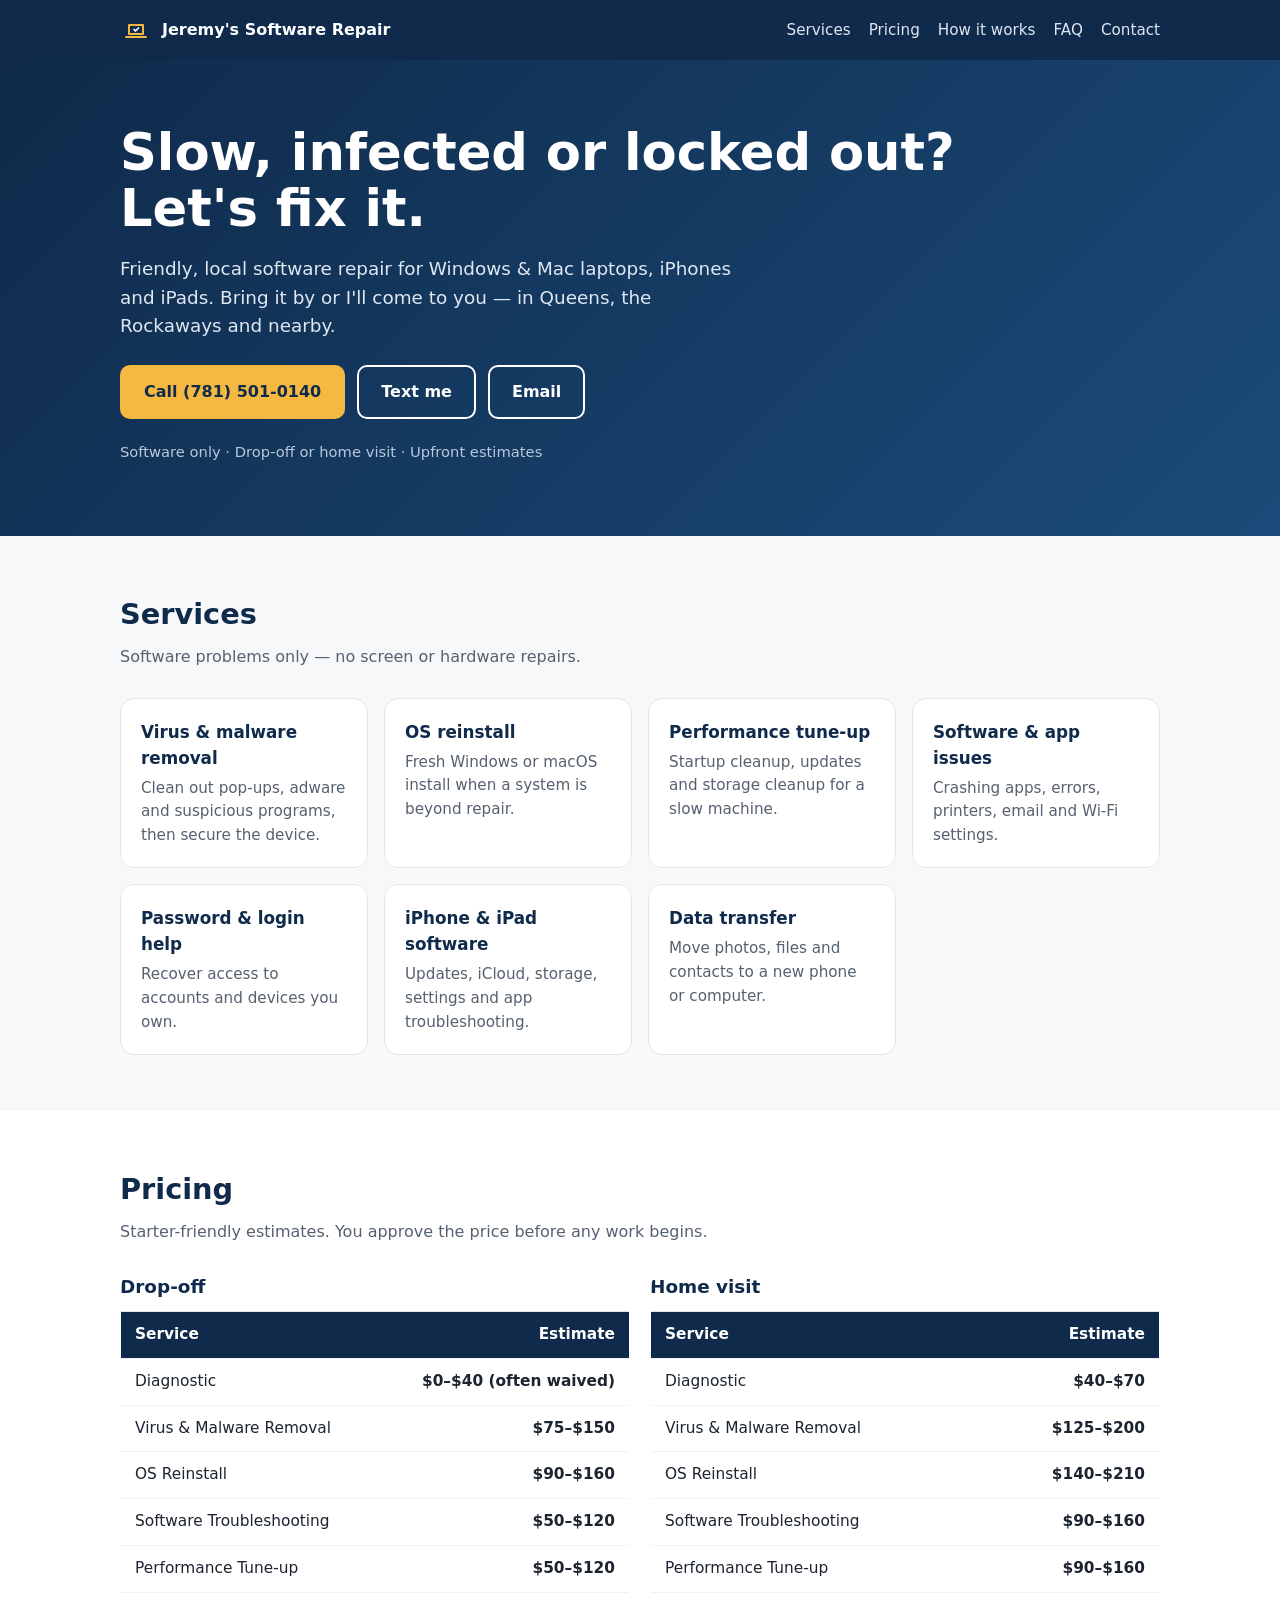
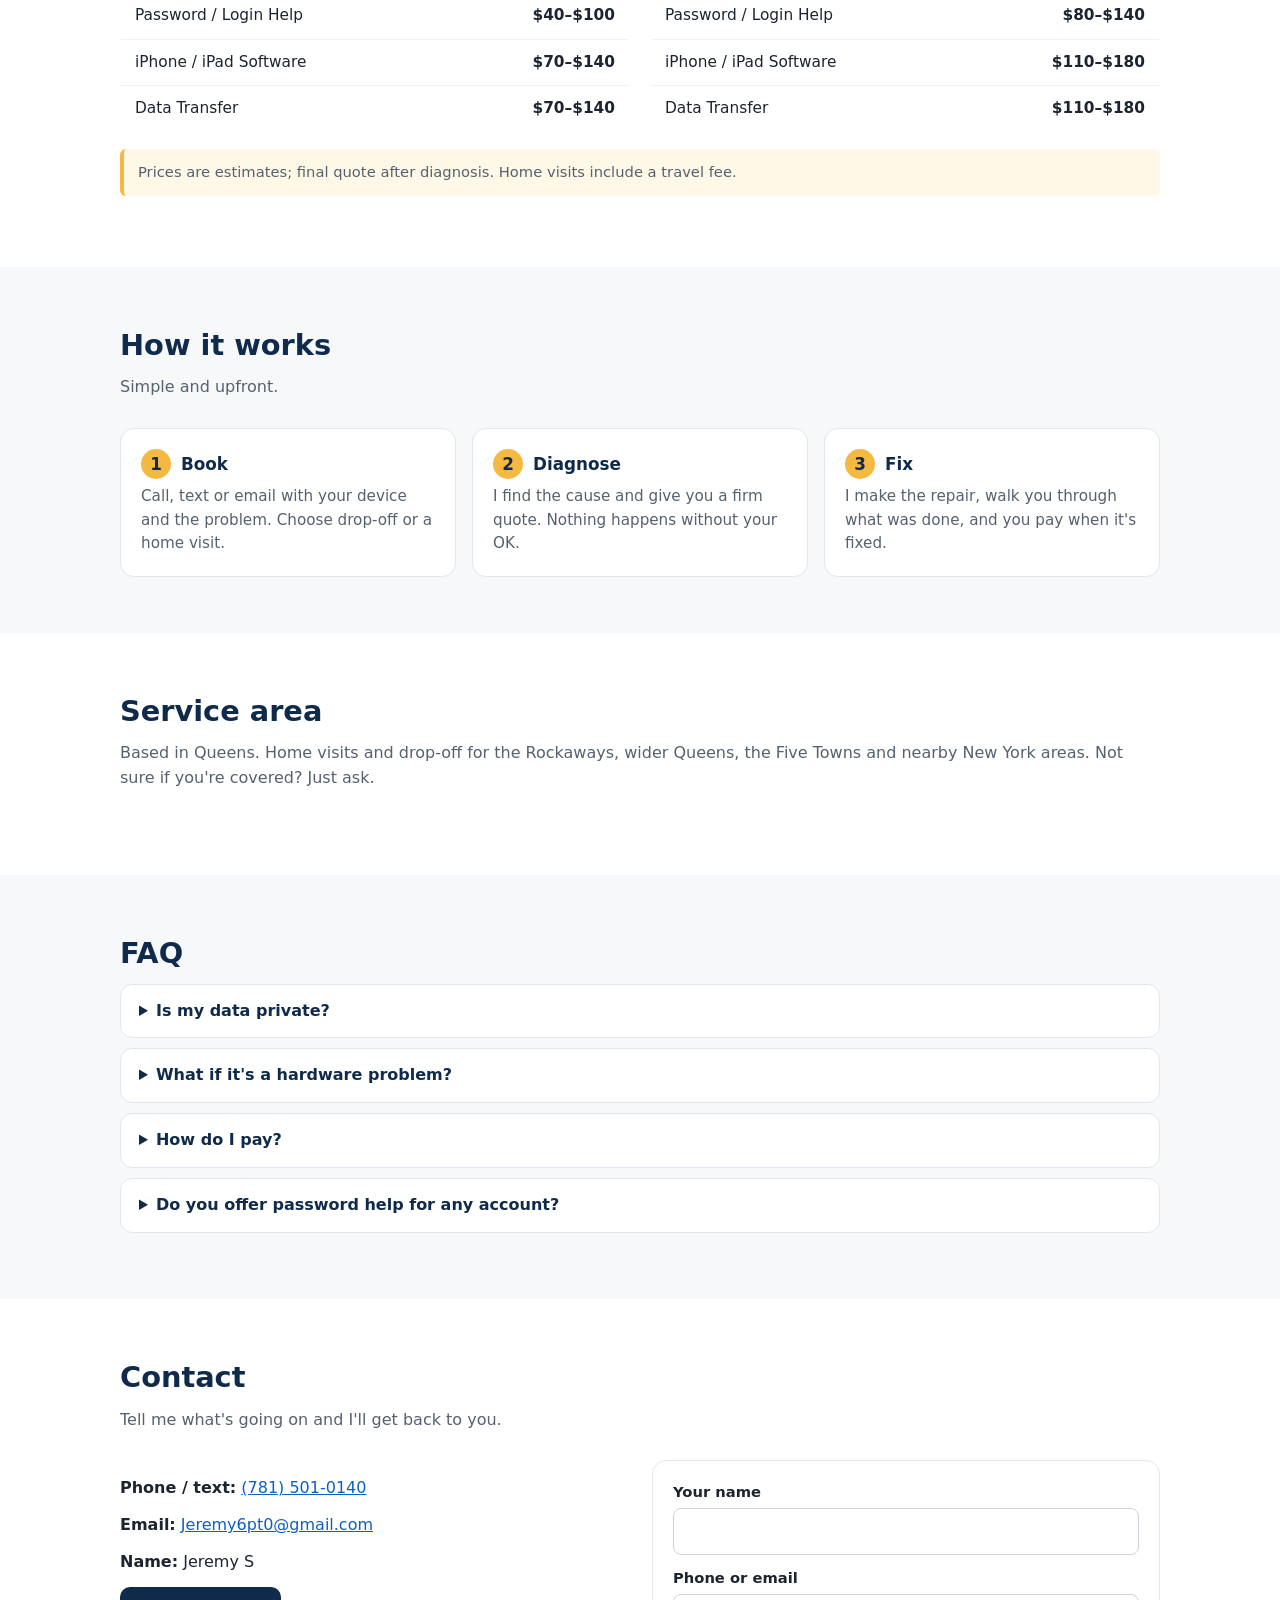
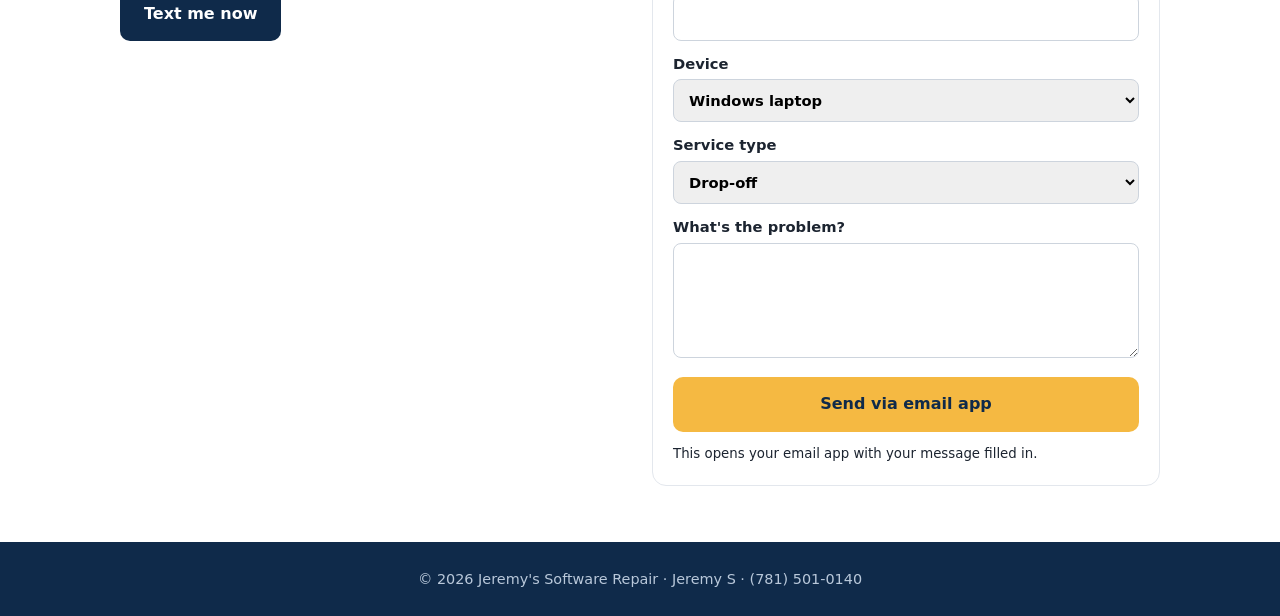
==== index.html @ 325f95c1 "Initial site for Jeremy's Software Repair" ====
<!doctype html><html lang="en"><head><meta charset="utf-8"><meta name="viewport" content="width=device-width,initial-scale=1">
<title>Jeremy's Software Repair | Laptop, iPhone & iPad Software Fixes in Queens & the Rockaways</title>
<meta name="description" content="Local software repair for Windows & Mac laptops, iPhones and iPads: virus removal, OS reinstalls, tune-ups, password help and data transfer. Drop-off or home visits in Queens, the Rockaways and Five Towns.">
<link rel="icon" href="favicon.svg" type="image/svg+xml"><link rel="stylesheet" href="style.css">
<meta property="og:type" content="website"><meta property="og:title" content="Jeremy's Software Repair"><meta property="og:description" content="Software fixes for laptops, iPhones and iPads. Drop-off or home visits in Queens, the Rockaways and nearby."><meta property="og:image" content="favicon.svg"><meta name="twitter:card" content="summary">
<script type="application/ld+json">{"@context":"https://schema.org","@type":"LocalBusiness","name":"Jeremy's Software Repair","description":"Software repair and troubleshooting for Windows and Mac laptops, iPhones and iPads. Drop-off and home visits.","telephone":"+1-781-501-0140","email":"Jeremy6pt0@gmail.com","founder":{"@type":"Person","name":"Jeremy S"},"areaServed":["Queens, NY","Rockaway, NY","Five Towns, NY"],"priceRange":"$40–$210"}</script>
</head><body>
<header class="top"><div class="wrap"><a class="brand" href="#"><img src="favicon.svg" alt="">Jeremy's Software Repair</a><nav><a href="#services">Services</a><a href="#pricing">Pricing</a><a href="#how">How it works</a><a href="#faq">FAQ</a><a href="#contact">Contact</a></nav></div></header>
<section class="hero"><div class="wrap"><h1>Slow, infected or locked out?<br>Let's fix it.</h1><p>Friendly, local software repair for Windows &amp; Mac laptops, iPhones and iPads. Bring it by or I'll come to you — in Queens, the Rockaways and nearby.</p>
<div class="btns"><a class="btn p" href="tel:+17815010140">Call (781) 501-0140</a><a class="btn s" href="sms:+17815010140">Text me</a><a class="btn s" href="mailto:Jeremy6pt0@gmail.com">Email</a></div><div class="tags">Software only · Drop-off or home visit · Upfront estimates</div></div></section>
<section id="services"><div class="wrap"><h2>Services</h2><p class="lead">Software problems only — no screen or hardware repairs.</p><div class="grid">
<div class="card"><h3>Virus &amp; malware removal</h3><p>Clean out pop-ups, adware and suspicious programs, then secure the device.</p></div>
<div class="card"><h3>OS reinstall</h3><p>Fresh Windows or macOS install when a system is beyond repair.</p></div>
<div class="card"><h3>Performance tune-up</h3><p>Startup cleanup, updates and storage cleanup for a slow machine.</p></div>
<div class="card"><h3>Software &amp; app issues</h3><p>Crashing apps, errors, printers, email and Wi-Fi settings.</p></div>
<div class="card"><h3>Password &amp; login help</h3><p>Recover access to accounts and devices you own.</p></div>
<div class="card"><h3>iPhone &amp; iPad software</h3><p>Updates, iCloud, storage, settings and app troubleshooting.</p></div>
<div class="card"><h3>Data transfer</h3><p>Move photos, files and contacts to a new phone or computer.</p></div>
</div></div></section>
<section id="pricing" class="alt"><div class="wrap"><h2>Pricing</h2><p class="lead">Starter-friendly estimates. You approve the price before any work begins.</p><div class="tables"><table><caption>Drop-off</caption><thead><tr><th>Service</th><th>Estimate</th></tr></thead><tbody><tr><td>Diagnostic</td><td>$0–$40 (often waived)</td></tr><tr><td>Virus &amp; Malware Removal</td><td>$75–$150</td></tr><tr><td>OS Reinstall</td><td>$90–$160</td></tr><tr><td>Software Troubleshooting</td><td>$50–$120</td></tr><tr><td>Performance Tune-up</td><td>$50–$120</td></tr><tr><td>Password / Login Help</td><td>$40–$100</td></tr><tr><td>iPhone / iPad Software</td><td>$70–$140</td></tr><tr><td>Data Transfer</td><td>$70–$140</td></tr></tbody></table><table><caption>Home visit</caption><thead><tr><th>Service</th><th>Estimate</th></tr></thead><tbody><tr><td>Diagnostic</td><td>$40–$70</td></tr><tr><td>Virus &amp; Malware Removal</td><td>$125–$200</td></tr><tr><td>OS Reinstall</td><td>$140–$210</td></tr><tr><td>Software Troubleshooting</td><td>$90–$160</td></tr><tr><td>Performance Tune-up</td><td>$90–$160</td></tr><tr><td>Password / Login Help</td><td>$80–$140</td></tr><tr><td>iPhone / iPad Software</td><td>$110–$180</td></tr><tr><td>Data Transfer</td><td>$110–$180</td></tr></tbody></table></div>
<p class="note">Prices are estimates; final quote after diagnosis. Home visits include a travel fee.</p></div></section>
<section id="how"><div class="wrap"><h2>How it works</h2><p class="lead">Simple and upfront.</p><div class="grid steps">
<div class="card"><h3>Book</h3><p>Call, text or email with your device and the problem. Choose drop-off or a home visit.</p></div>
<div class="card"><h3>Diagnose</h3><p>I find the cause and give you a firm quote. Nothing happens without your OK.</p></div>
<div class="card"><h3>Fix</h3><p>I make the repair, walk you through what was done, and you pay when it's fixed.</p></div></div></div></section>
<section id="area" class="alt"><div class="wrap"><h2>Service area</h2><p class="lead">Based in Queens. Home visits and drop-off for the Rockaways, wider Queens, the Five Towns and nearby New York areas. Not sure if you're covered? Just ask.</p></div></section>
<section id="faq"><div class="wrap"><h2>FAQ</h2>
<details><summary>Is my data private?</summary><p>Yes. I only access what's needed for the fix, ask your permission before touching personal files, and recommend a backup before any major work.</p></details>
<details><summary>What if it's a hardware problem?</summary><p>I focus on software. If the issue turns out to be hardware (a cracked screen, failed battery or bad drive), I'll tell you and suggest next steps.</p></details>
<details><summary>How do I pay?</summary><p>Payment is due when the job is done. Ask about accepted payment methods when you book.</p></details>
<details><summary>Do you offer password help for any account?</summary><p>Only for devices and accounts that belong to you.</p></details></div></section>
<section id="contact" class="alt"><div class="wrap"><h2>Contact</h2><p class="lead">Tell me what's going on and I'll get back to you.</p><div class="contact">
<ul><li><strong>Phone / text:</strong> <a href="tel:+17815010140">(781) 501-0140</a></li><li><strong>Email:</strong> <a href="mailto:Jeremy6pt0@gmail.com">Jeremy6pt0@gmail.com</a></li><li><strong>Name:</strong> Jeremy S</li><li><a class="btn d" href="sms:+17815010140">Text me now</a></li></ul>
<form action="mailto:Jeremy6pt0@gmail.com" method="post" enctype="text/plain">
<label>Your name<input name="name" required></label><label>Phone or email<input name="contact" required></label>
<label>Device<select name="device"><option>Windows laptop</option><option>Mac</option><option>iPhone</option><option>iPad</option><option>Other</option></select></label>
<label>Service type<select name="visit"><option>Drop-off</option><option>Home visit</option></select></label>
<label>What's the problem?<textarea name="problem" rows="4"></textarea></label><button class="btn p" type="submit">Send via email app</button>
<small>This opens your email app with your message filled in.</small></form></div></div></section>
<footer>© 2026 Jeremy's Software Repair · Jeremy S · (781) 501-0140</footer></body></html>
---- style.css ----
*{box-sizing:border-box}html{scroll-behavior:smooth}body{margin:0;font-family:system-ui,-apple-system,"Segoe UI",Roboto,sans-serif;color:#1c2430;background:#f7f8fa;line-height:1.55}
a{color:#0f5fbf}.wrap{max-width:1080px;margin:0 auto;padding:0 20px}
header.top{background:#0f2a4a;color:#fff;position:sticky;top:0;z-index:5}header.top .wrap{display:flex;align-items:center;justify-content:space-between;height:60px;gap:12px}
.brand{display:flex;align-items:center;gap:10px;font-weight:700;color:#fff;text-decoration:none}.brand img{width:32px;height:32px}
nav a{color:#dfe7f2;text-decoration:none;margin-left:18px;font-size:.95rem}nav a:hover{color:#f5b942}@media(max-width:720px){nav{display:none}}
.hero{background:linear-gradient(135deg,#0f2a4a,#1b4b7a);color:#fff;padding:64px 0 72px}.hero h1{font-size:clamp(2rem,6vw,3.2rem);margin:0 0 12px;line-height:1.1}.hero p{font-size:1.15rem;max-width:620px;color:#dfe7f2}
.btns{display:flex;flex-wrap:wrap;gap:12px;margin-top:24px}.btn{display:inline-block;padding:13px 22px;border-radius:10px;font-weight:600;text-decoration:none;border:2px solid transparent}
.btn.p{background:#f5b942;color:#0f2a4a}.btn.s{border-color:#fff;color:#fff}.btn.d{background:#0f2a4a;color:#fff}
.tags{margin-top:22px;font-size:.92rem;color:#b9c8da}
section{padding:56px 0}section h2{font-size:1.8rem;margin:0 0 8px;color:#0f2a4a}.lead{color:#56616f;margin:0 0 28px}
.grid{display:grid;gap:16px;grid-template-columns:repeat(auto-fit,minmax(230px,1fr))}.card{background:#fff;border:1px solid #e3e7ed;border-radius:14px;padding:20px}.card h3{margin:0 0 6px;font-size:1.05rem;color:#0f2a4a}.card p{margin:0;color:#56616f;font-size:.95rem}
.alt{background:#fff}.tables{display:grid;gap:20px;grid-template-columns:repeat(auto-fit,minmax(300px,1fr))}
table{width:100%;border-collapse:collapse;background:#fff;border-radius:14px;overflow:hidden;border:1px solid #e3e7ed}caption{text-align:left;font-weight:700;font-size:1.15rem;padding:0 0 10px;color:#0f2a4a}
th,td{padding:11px 14px;text-align:left;border-bottom:1px solid #eef1f5;font-size:.96rem}td:last-child,th:last-child{text-align:right;white-space:nowrap;font-weight:600}thead th{background:#0f2a4a;color:#fff}
.note{margin-top:16px;font-size:.92rem;color:#56616f;background:#fff8e6;border-left:4px solid #f5b942;padding:12px 14px;border-radius:6px}
.steps{counter-reset:s}.steps .card h3::before{counter-increment:s;content:counter(s);display:inline-grid;place-items:center;width:30px;height:30px;border-radius:50%;background:#f5b942;color:#0f2a4a;margin-right:10px;font-weight:700}
details{background:#fff;border:1px solid #e3e7ed;border-radius:12px;padding:14px 18px;margin-bottom:10px}summary{font-weight:600;cursor:pointer;color:#0f2a4a}details p{color:#56616f;margin:10px 0 0}
form{display:grid;gap:12px;background:#fff;border:1px solid #e3e7ed;border-radius:14px;padding:20px}label{font-weight:600;font-size:.92rem}input,select,textarea{width:100%;padding:11px;border:1px solid #cdd4dd;border-radius:8px;font:inherit;margin-top:4px}button{cursor:pointer;font:inherit}
.contact{display:grid;gap:24px;grid-template-columns:repeat(auto-fit,minmax(290px,1fr))}.contact ul{list-style:none;padding:0}.contact li{margin:0 0 12px}
footer{background:#0f2a4a;color:#b9c8da;padding:26px 0;font-size:.9rem;text-align:center}
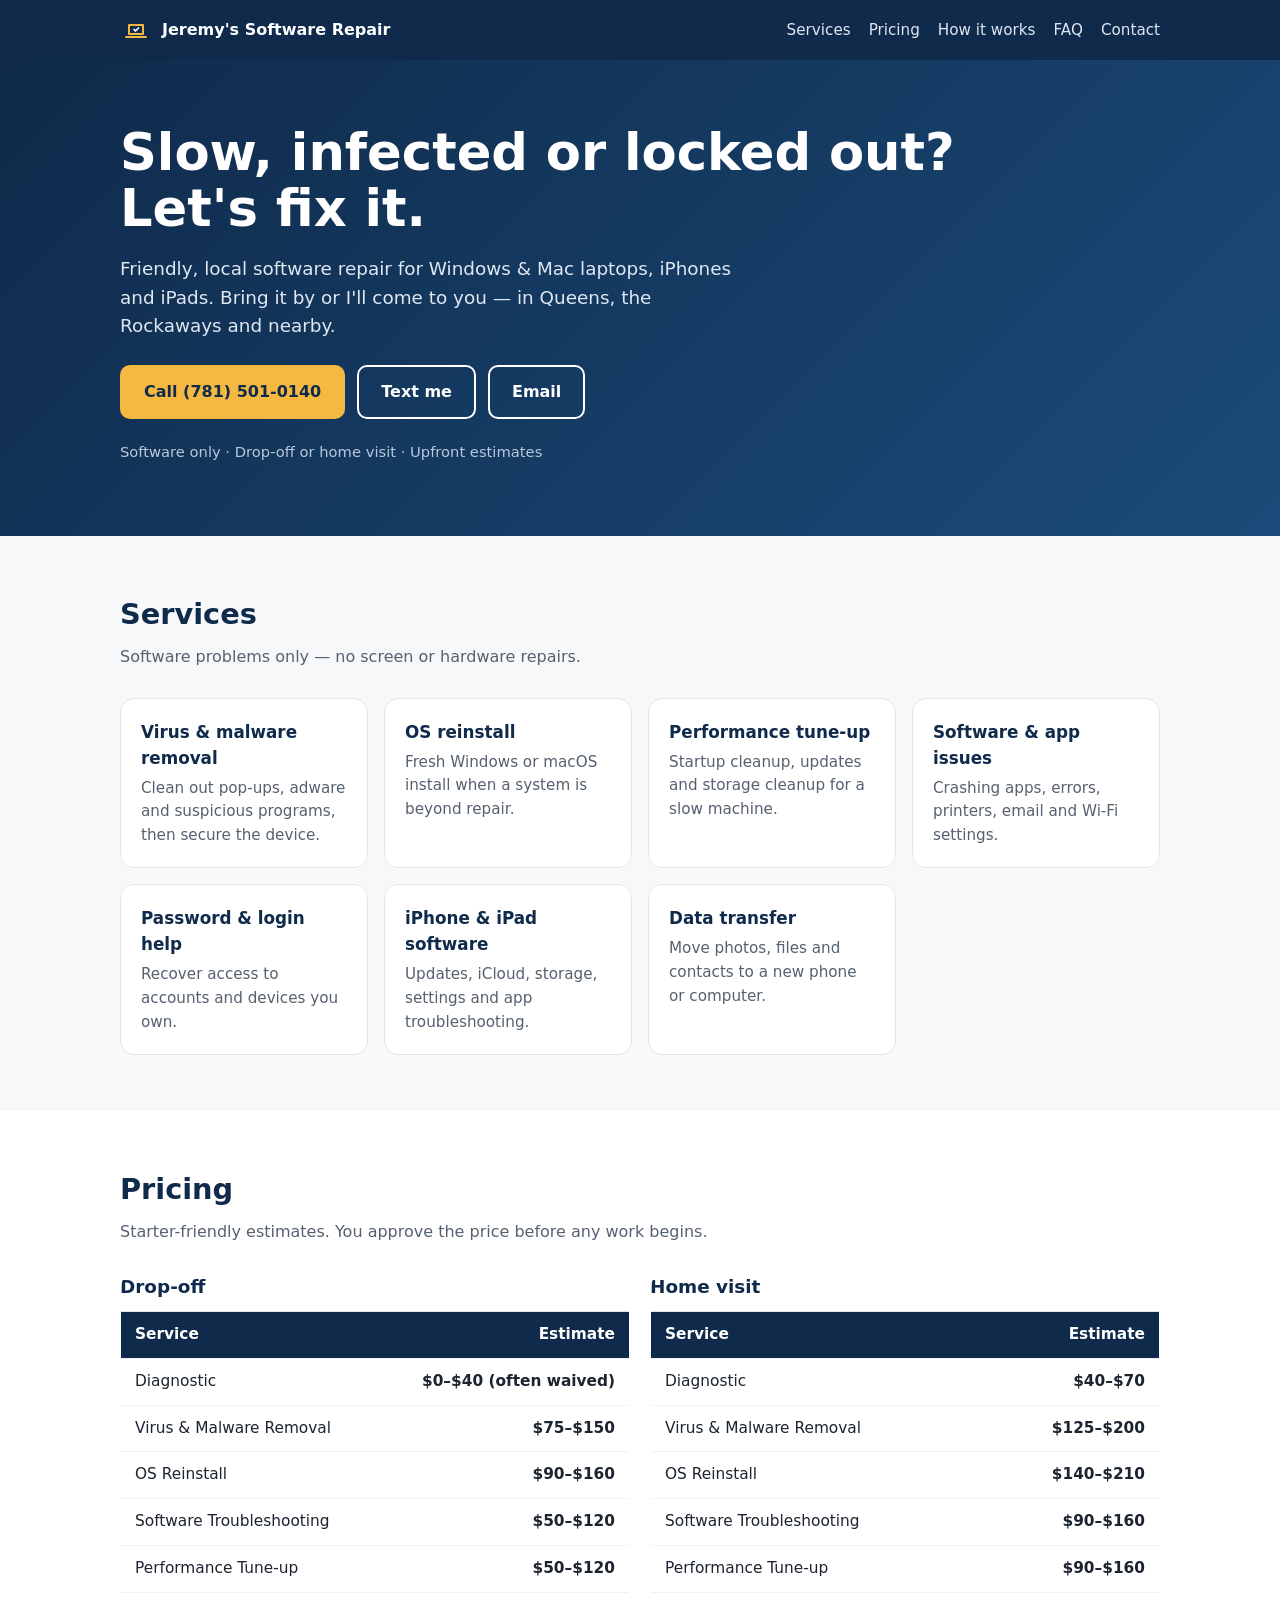
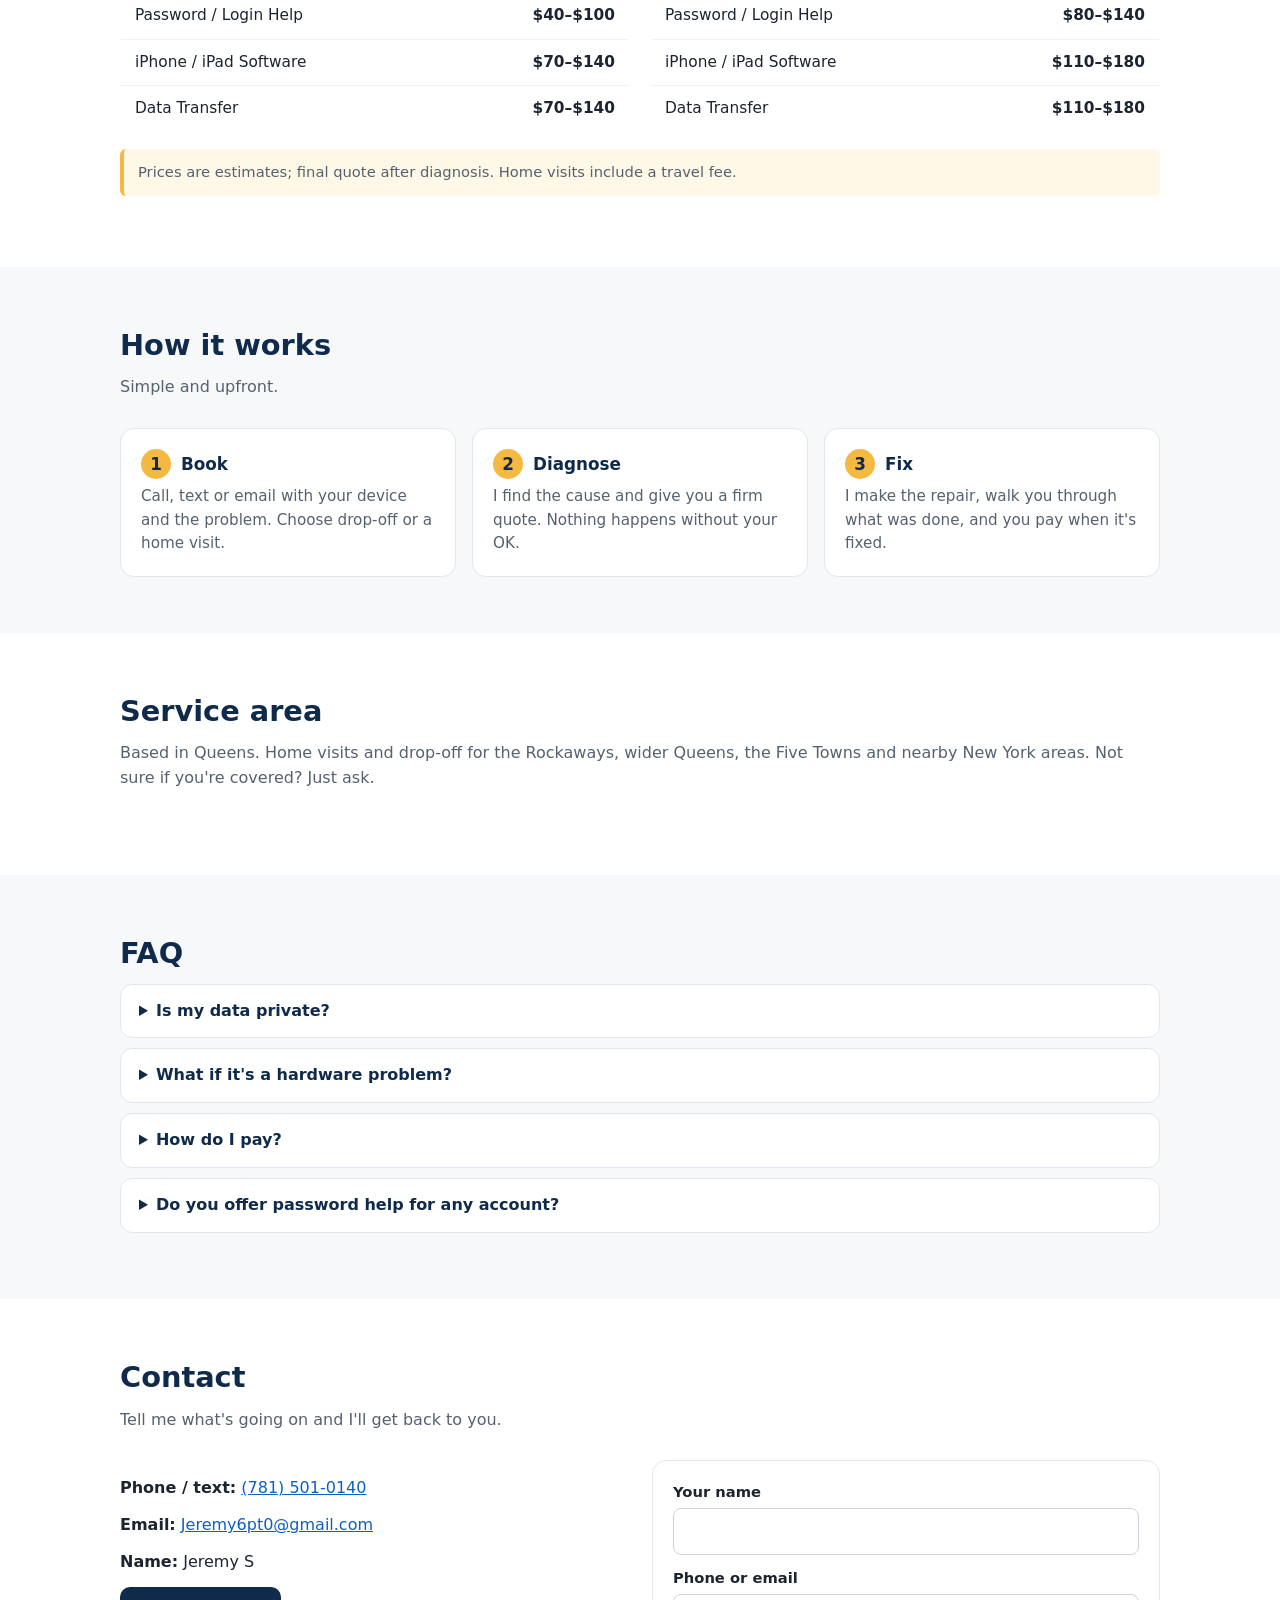
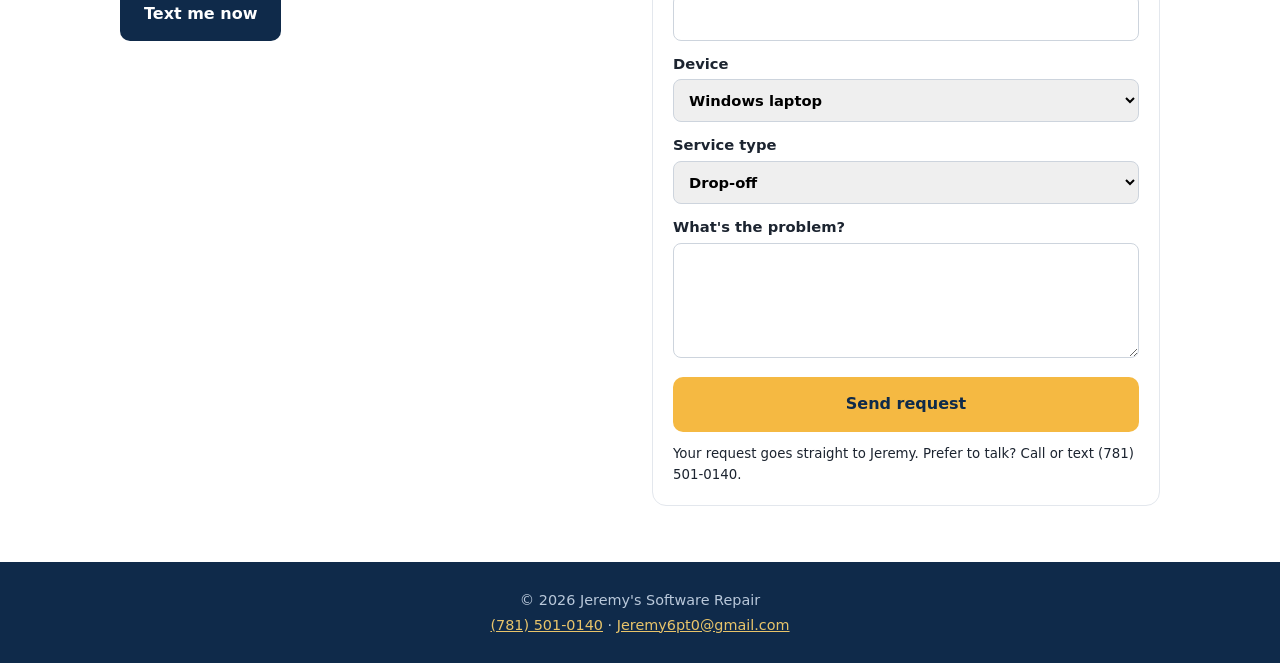
==== commit 9093de16: "Contact form sends directly (no email app), fix footer wrap, add thanks page" ====
--- a/index.html
+++ b/index.html
@@ -7,7 +7,7 @@
 </head><body>
 <header class="top"><div class="wrap"><a class="brand" href="#"><img src="favicon.svg" alt="">Jeremy's Software Repair</a><nav><a href="#services">Services</a><a href="#pricing">Pricing</a><a href="#how">How it works</a><a href="#faq">FAQ</a><a href="#contact">Contact</a></nav></div></header>
 <section class="hero"><div class="wrap"><h1>Slow, infected or locked out?<br>Let's fix it.</h1><p>Friendly, local software repair for Windows &amp; Mac laptops, iPhones and iPads. Bring it by or I'll come to you — in Queens, the Rockaways and nearby.</p>
-<div class="btns"><a class="btn p" href="tel:+17815010140">Call (781) 501-0140</a><a class="btn s" href="sms:+17815010140">Text me</a><a class="btn s" href="mailto:Jeremy6pt0@gmail.com">Email</a></div><div class="tags">Software only · Drop-off or home visit · Upfront estimates</div></div></section>
+<div class="btns"><a class="btn p" href="tel:+17815010140">Call (781) 501-0140</a><a class="btn s" href="sms:+17815010140">Text me</a><a class="btn s" href="#contact">Email</a></div><div class="tags">Software only · Drop-off or home visit · Upfront estimates</div></div></section>
 <section id="services"><div class="wrap"><h2>Services</h2><p class="lead">Software problems only — no screen or hardware repairs.</p><div class="grid">
 <div class="card"><h3>Virus &amp; malware removal</h3><p>Clean out pop-ups, adware and suspicious programs, then secure the device.</p></div>
 <div class="card"><h3>OS reinstall</h3><p>Fresh Windows or macOS install when a system is beyond repair.</p></div>
@@ -31,10 +31,10 @@
 <details><summary>Do you offer password help for any account?</summary><p>Only for devices and accounts that belong to you.</p></details></div></section>
 <section id="contact" class="alt"><div class="wrap"><h2>Contact</h2><p class="lead">Tell me what's going on and I'll get back to you.</p><div class="contact">
 <ul><li><strong>Phone / text:</strong> <a href="tel:+17815010140">(781) 501-0140</a></li><li><strong>Email:</strong> <a href="mailto:Jeremy6pt0@gmail.com">Jeremy6pt0@gmail.com</a></li><li><strong>Name:</strong> Jeremy S</li><li><a class="btn d" href="sms:+17815010140">Text me now</a></li></ul>
-<form action="mailto:Jeremy6pt0@gmail.com" method="post" enctype="text/plain">
+<form action="https://formsubmit.co/Jeremy6pt0@gmail.com" method="POST"><input type="hidden" name="_subject" value="New repair request from jeremyssoftwarerepairs.com"><input type="hidden" name="_template" value="table"><input type="hidden" name="_captcha" value="false"><input type="hidden" name="_next" value="https://jeremyssoftwarerepairs.com/thanks.html"><input type="text" name="_honey" style="display:none" tabindex="-1" autocomplete="off">
 <label>Your name<input name="name" required></label><label>Phone or email<input name="contact" required></label>
 <label>Device<select name="device"><option>Windows laptop</option><option>Mac</option><option>iPhone</option><option>iPad</option><option>Other</option></select></label>
 <label>Service type<select name="visit"><option>Drop-off</option><option>Home visit</option></select></label>
-<label>What's the problem?<textarea name="problem" rows="4"></textarea></label><button class="btn p" type="submit">Send via email app</button>
-<small>This opens your email app with your message filled in.</small></form></div></div></section>
-<footer>© 2026 Jeremy's Software Repair · Jeremy S · (781) 501-0140</footer></body></html>+<label>What's the problem?<textarea name="problem" rows="4"></textarea></label><button class="btn p" type="submit">Send request</button>
+<small>Your request goes straight to Jeremy. Prefer to talk? Call or text (781) 501-0140.</small></form></div></div></section>
+<footer>© 2026 Jeremy's Software Repair<br><a href="tel:+17815010140">(781) 501-0140</a> · <a href="mailto:Jeremy6pt0@gmail.com">Jeremy6pt0@gmail.com</a></footer></body></html>
--- a/style.css
+++ b/style.css
@@ -17,4 +17,4 @@
 details{background:#fff;border:1px solid #e3e7ed;border-radius:12px;padding:14px 18px;margin-bottom:10px}summary{font-weight:600;cursor:pointer;color:#0f2a4a}details p{color:#56616f;margin:10px 0 0}
 form{display:grid;gap:12px;background:#fff;border:1px solid #e3e7ed;border-radius:14px;padding:20px}label{font-weight:600;font-size:.92rem}input,select,textarea{width:100%;padding:11px;border:1px solid #cdd4dd;border-radius:8px;font:inherit;margin-top:4px}button{cursor:pointer;font:inherit}
 .contact{display:grid;gap:24px;grid-template-columns:repeat(auto-fit,minmax(290px,1fr))}.contact ul{list-style:none;padding:0}.contact li{margin:0 0 12px}
-footer{background:#0f2a4a;color:#b9c8da;padding:26px 0;font-size:.9rem;text-align:center}
+footer{background:#0f2a4a;color:#b9c8da;padding:26px 18px;font-size:.9rem;text-align:center;line-height:1.7;overflow-wrap:anywhere}footer a{color:#e8c46a}
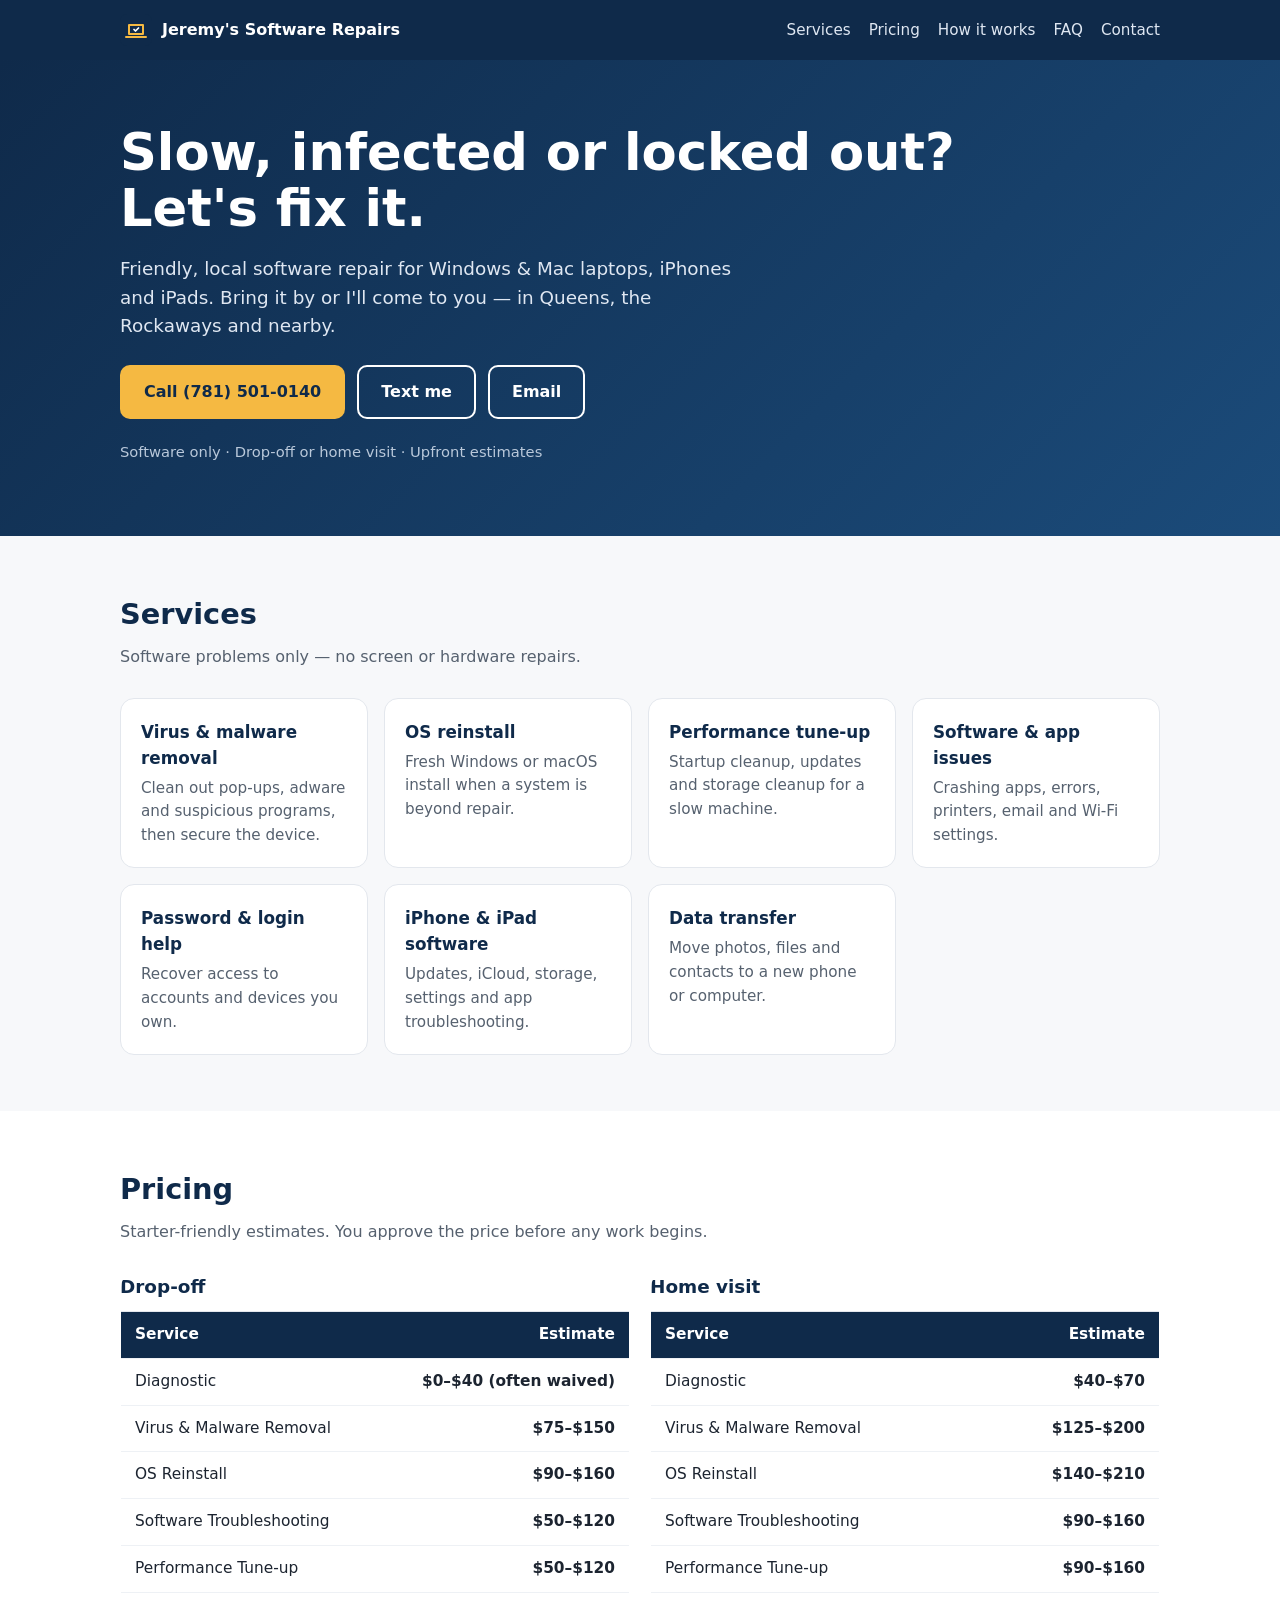
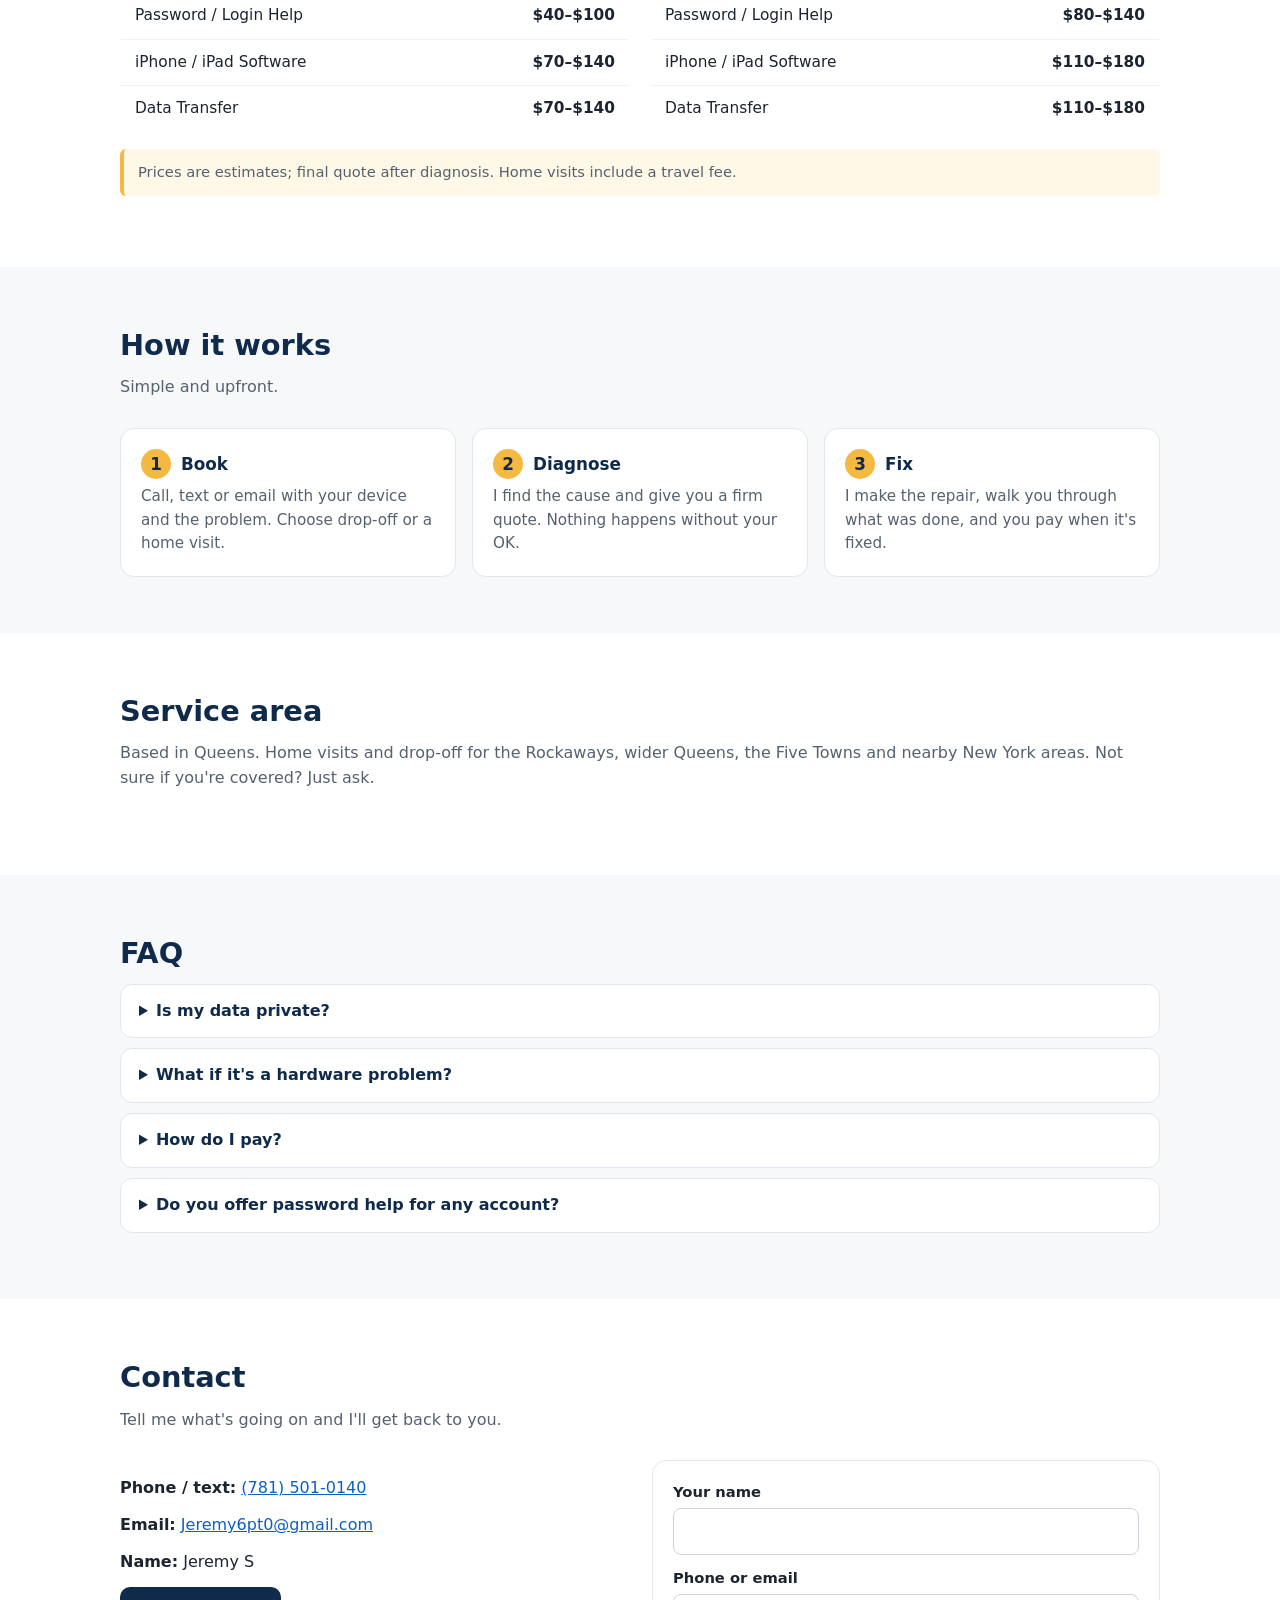
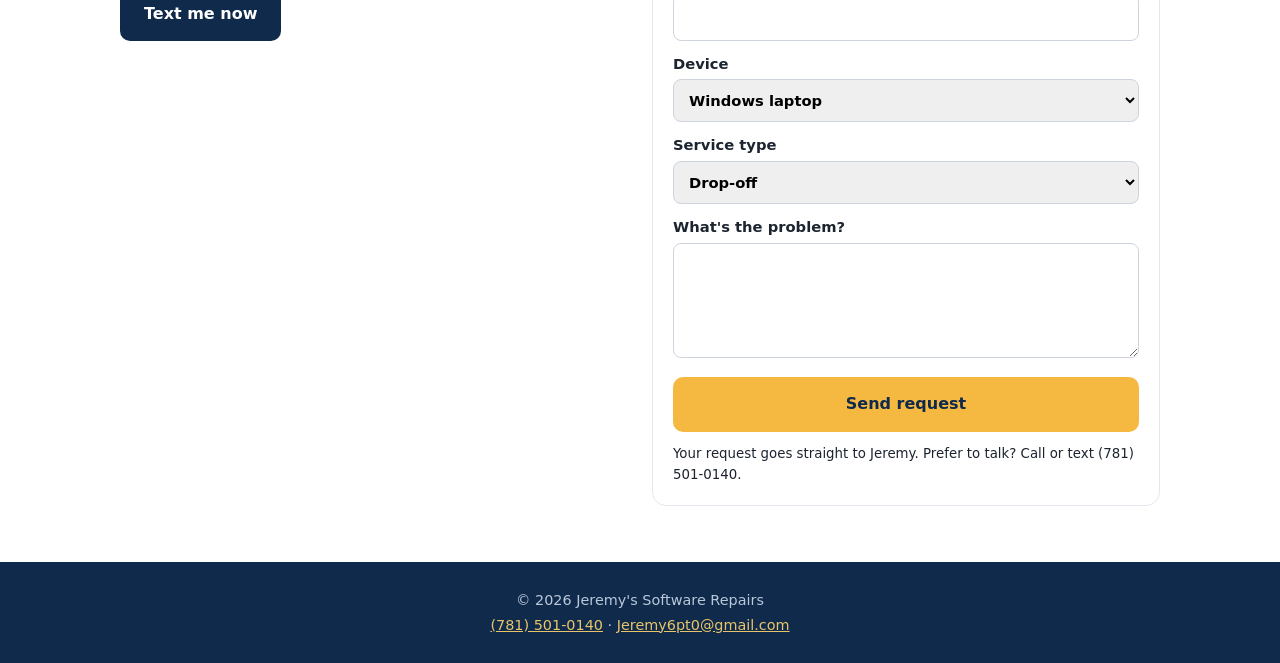
==== commit 965ad5f9: "Rename to Jeremy's Software Repairs" ====
--- a/index.html
+++ b/index.html
@@ -1,11 +1,11 @@
 <!doctype html><html lang="en"><head><meta charset="utf-8"><meta name="viewport" content="width=device-width,initial-scale=1">
-<title>Jeremy's Software Repair | Laptop, iPhone & iPad Software Fixes in Queens & the Rockaways</title>
+<title>Jeremy's Software Repairs | Laptop, iPhone & iPad Software Fixes in Queens & the Rockaways</title>
 <meta name="description" content="Local software repair for Windows & Mac laptops, iPhones and iPads: virus removal, OS reinstalls, tune-ups, password help and data transfer. Drop-off or home visits in Queens, the Rockaways and Five Towns.">
 <link rel="icon" href="favicon.svg" type="image/svg+xml"><link rel="stylesheet" href="style.css">
-<meta property="og:type" content="website"><meta property="og:title" content="Jeremy's Software Repair"><meta property="og:description" content="Software fixes for laptops, iPhones and iPads. Drop-off or home visits in Queens, the Rockaways and nearby."><meta property="og:image" content="favicon.svg"><meta name="twitter:card" content="summary">
-<script type="application/ld+json">{"@context":"https://schema.org","@type":"LocalBusiness","name":"Jeremy's Software Repair","description":"Software repair and troubleshooting for Windows and Mac laptops, iPhones and iPads. Drop-off and home visits.","telephone":"+1-781-501-0140","email":"Jeremy6pt0@gmail.com","founder":{"@type":"Person","name":"Jeremy S"},"areaServed":["Queens, NY","Rockaway, NY","Five Towns, NY"],"priceRange":"$40–$210"}</script>
+<meta property="og:type" content="website"><meta property="og:title" content="Jeremy's Software Repairs"><meta property="og:description" content="Software fixes for laptops, iPhones and iPads. Drop-off or home visits in Queens, the Rockaways and nearby."><meta property="og:image" content="favicon.svg"><meta name="twitter:card" content="summary">
+<script type="application/ld+json">{"@context":"https://schema.org","@type":"LocalBusiness","name":"Jeremy's Software Repairs","description":"Software repair and troubleshooting for Windows and Mac laptops, iPhones and iPads. Drop-off and home visits.","telephone":"+1-781-501-0140","email":"Jeremy6pt0@gmail.com","founder":{"@type":"Person","name":"Jeremy S"},"areaServed":["Queens, NY","Rockaway, NY","Five Towns, NY"],"priceRange":"$40–$210"}</script>
 </head><body>
-<header class="top"><div class="wrap"><a class="brand" href="#"><img src="favicon.svg" alt="">Jeremy's Software Repair</a><nav><a href="#services">Services</a><a href="#pricing">Pricing</a><a href="#how">How it works</a><a href="#faq">FAQ</a><a href="#contact">Contact</a></nav></div></header>
+<header class="top"><div class="wrap"><a class="brand" href="#"><img src="favicon.svg" alt="">Jeremy's Software Repairs</a><nav><a href="#services">Services</a><a href="#pricing">Pricing</a><a href="#how">How it works</a><a href="#faq">FAQ</a><a href="#contact">Contact</a></nav></div></header>
 <section class="hero"><div class="wrap"><h1>Slow, infected or locked out?<br>Let's fix it.</h1><p>Friendly, local software repair for Windows &amp; Mac laptops, iPhones and iPads. Bring it by or I'll come to you — in Queens, the Rockaways and nearby.</p>
 <div class="btns"><a class="btn p" href="tel:+17815010140">Call (781) 501-0140</a><a class="btn s" href="sms:+17815010140">Text me</a><a class="btn s" href="#contact">Email</a></div><div class="tags">Software only · Drop-off or home visit · Upfront estimates</div></div></section>
 <section id="services"><div class="wrap"><h2>Services</h2><p class="lead">Software problems only — no screen or hardware repairs.</p><div class="grid">
@@ -37,4 +37,4 @@
 <label>Service type<select name="visit"><option>Drop-off</option><option>Home visit</option></select></label>
 <label>What's the problem?<textarea name="problem" rows="4"></textarea></label><button class="btn p" type="submit">Send request</button>
 <small>Your request goes straight to Jeremy. Prefer to talk? Call or text (781) 501-0140.</small></form></div></div></section>
-<footer>© 2026 Jeremy's Software Repair<br><a href="tel:+17815010140">(781) 501-0140</a> · <a href="mailto:Jeremy6pt0@gmail.com">Jeremy6pt0@gmail.com</a></footer></body></html>+<footer>© 2026 Jeremy's Software Repairs<br><a href="tel:+17815010140">(781) 501-0140</a> · <a href="mailto:Jeremy6pt0@gmail.com">Jeremy6pt0@gmail.com</a></footer></body></html>
